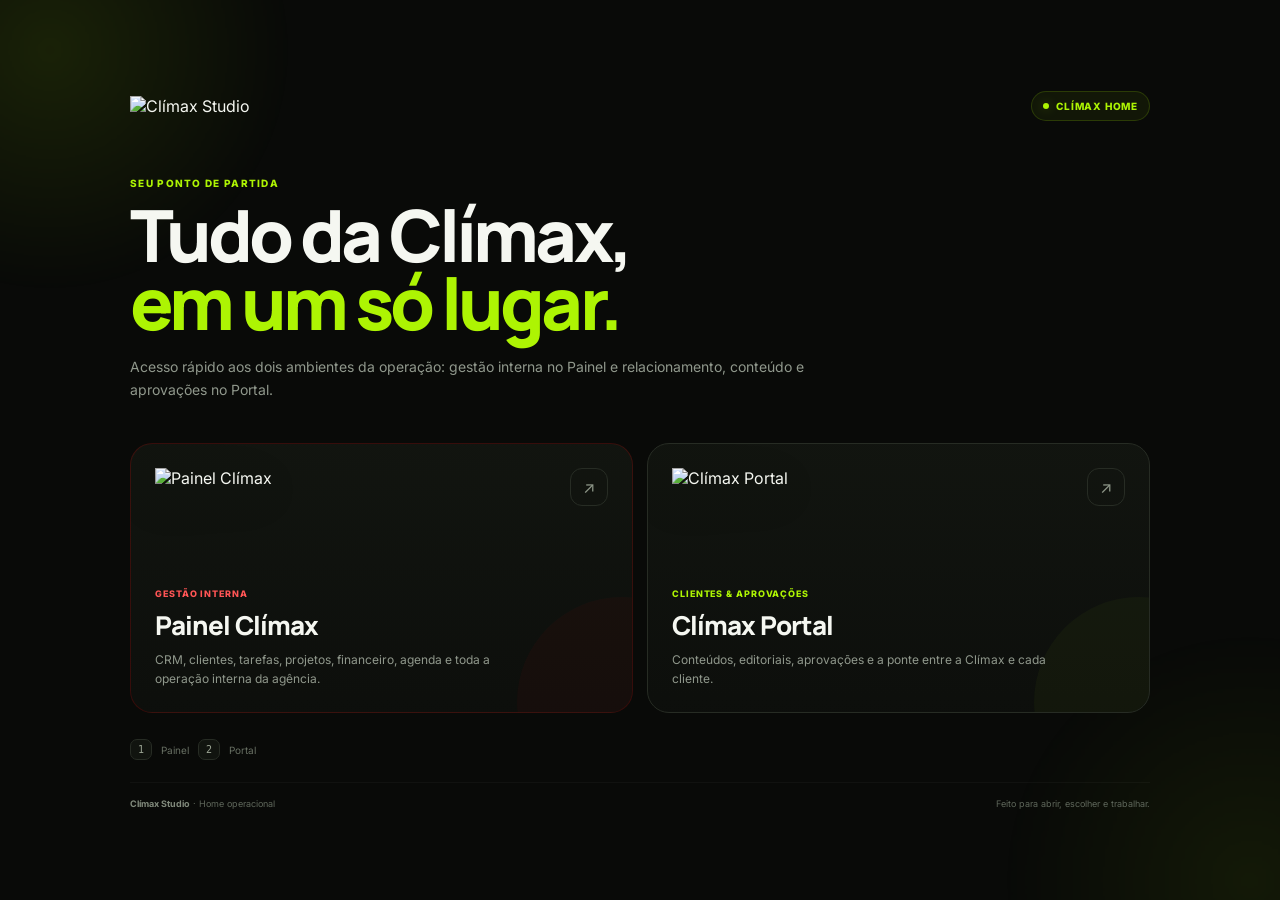
==== home/index.html @ 43188e56 "Diferencia Painel e Portal no Clímax Home pelas novas identidades" ====
<!doctype html>
<html lang="pt-BR">
<head>
  <meta charset="UTF-8">
  <meta name="viewport" content="width=device-width,initial-scale=1,viewport-fit=cover">
  <meta name="theme-color" content="#090a08">
  <meta name="description" content="Clímax Home — acesso rápido ao Painel Clímax e ao Clímax Portal.">
  <title>Clímax Home</title>
  <link rel="icon" href="/icon.svg" type="image/svg+xml">
  <link rel="manifest" href="/manifest.webmanifest">
  <link rel="preconnect" href="https://fonts.googleapis.com">
  <link rel="preconnect" href="https://fonts.gstatic.com" crossorigin>
  <link href="https://fonts.googleapis.com/css2?family=Inter:wght@400;500;600;700;800&family=Manrope:wght@700;800&display=swap" rel="stylesheet">
  <style>
    :root{
      --lime:#ADF403;--lime2:#C7FF3B;--bg:#090A08;--panel:#10120F;--panel2:#151814;
      --line:#272C24;--text:#F5F7F1;--muted:#90988C;--muted2:#687063;--shadow:0 30px 90px rgba(0,0,0,.34)
    }
    *{box-sizing:border-box}
    html,body{margin:0;min-height:100%;background:var(--bg);color:var(--text);font-family:Inter,system-ui,sans-serif}
    body{min-height:100svh;overflow-x:hidden}
    a,button{font:inherit}
    button{cursor:pointer}
    .app{min-height:100svh;display:grid;place-items:center;position:relative;isolation:isolate;overflow:hidden;padding:28px}
    .glow{position:fixed;inset:auto;pointer-events:none;filter:blur(1px);z-index:-2}
    .glow.one{width:520px;height:520px;border-radius:50%;left:-210px;top:-210px;background:radial-gradient(circle,rgba(173,244,3,.10),rgba(173,244,3,0) 66%)}
    .glow.two{width:520px;height:520px;border-radius:50%;right:-230px;bottom:-240px;background:radial-gradient(circle,rgba(173,244,3,.065),rgba(173,244,3,0) 68%)}
    .gridlines{position:fixed;inset:0;z-index:-3;opacity:.22;background-image:linear-gradient(rgba(255,255,255,.018) 1px,transparent 1px),linear-gradient(90deg,rgba(255,255,255,.018) 1px,transparent 1px);background-size:48px 48px;mask-image:linear-gradient(to bottom,rgba(0,0,0,.8),transparent 88%)}
    .shell{width:min(1020px,100%);display:grid;gap:22px}
    .top{display:flex;align-items:center;justify-content:space-between;gap:18px}
    .brand{display:flex;align-items:center;gap:15px}
    .brand img{width:184px;height:auto;display:block}
    .home-badge{display:inline-flex;align-items:center;gap:7px;padding:8px 11px;border:1px solid rgba(173,244,3,.16);background:rgba(173,244,3,.055);border-radius:999px;color:var(--lime);font-size:10px;font-weight:800;letter-spacing:.08em;text-transform:uppercase}
    .home-badge i{width:6px;height:6px;border-radius:50%;background:var(--lime);box-shadow:0 0 12px rgba(173,244,3,.3)}
    .hero{padding:34px 0 4px}
    .eyebrow{font-size:10px;color:var(--lime);font-weight:800;letter-spacing:.13em;text-transform:uppercase;margin-bottom:12px}
    h1{font:800 clamp(38px,6vw,72px)/.95 Manrope,Inter,sans-serif;letter-spacing:-.055em;margin:0;max-width:760px}
    h1 span{color:var(--lime)}
    .sub{max-width:690px;color:var(--muted);font-size:14px;line-height:1.65;margin:18px 0 0}
    .launchers{display:grid;grid-template-columns:1fr 1fr;gap:14px;margin-top:16px}
    .card{position:relative;min-height:270px;display:flex;flex-direction:column;text-decoration:none;color:inherit;padding:24px;border-radius:22px;border:1px solid var(--line);background:linear-gradient(180deg,rgba(18,21,16,.98),rgba(13,15,12,.98));overflow:hidden;transition:transform .2s ease,border-color .2s ease,background .2s ease}
    .card:before{content:"";position:absolute;width:210px;height:210px;border-radius:50%;right:-95px;bottom:-95px;background:rgba(173,244,3,.035);transition:.25s ease}
    .card:hover{transform:translateY(-4px);border-color:rgba(173,244,3,.3);background:linear-gradient(180deg,#141812,#0f120e)}
    .card:hover:before{transform:scale(1.14);background:rgba(173,244,3,.06)}
    .card-top{display:flex;align-items:flex-start;justify-content:space-between;gap:14px}
    .product-logo{width:220px;max-width:72%;height:92px;object-fit:contain;object-position:left center;display:block;filter:drop-shadow(0 10px 24px rgba(0,0,0,.22))}
    .card.panel-card{border-color:rgba(242,6,6,.18)}
    .card.panel-card:hover{border-color:rgba(242,6,6,.42)}
    .card.panel-card:before{background:rgba(242,6,6,.04)}
    .card.panel-card:hover:before{background:rgba(242,6,6,.07)}
    .card.panel-card .tag{color:#ff5555}
    .icon{width:46px;height:46px;border-radius:14px;display:grid;place-items:center;border:1px solid rgba(173,244,3,.12);background:rgba(173,244,3,.065);color:var(--lime)}
    .icon svg{width:21px;height:21px;stroke:currentColor;fill:none;stroke-width:1.8}
    .arrow{width:38px;height:38px;border-radius:12px;border:1px solid var(--line);display:grid;place-items:center;color:#8d9688;transition:.2s ease}
    .card:hover .arrow{color:var(--lime);border-color:rgba(173,244,3,.25);transform:translate(2px,-2px)}
    .card-copy{margin-top:auto;position:relative;z-index:1}
    .tag{font-size:9px;color:var(--lime);font-weight:800;text-transform:uppercase;letter-spacing:.1em}
    h2{font:800 26px Manrope,Inter,sans-serif;letter-spacing:-.035em;margin:8px 0 8px}
    .card p{margin:0;color:var(--muted);font-size:12px;line-height:1.55;max-width:390px}
    .bottom{display:flex;align-items:center;justify-content:space-between;gap:16px;padding-top:4px}
    .hint{display:flex;align-items:center;gap:9px;color:var(--muted2);font-size:10px}
    .hint kbd{border:1px solid var(--line);background:#11140f;border-radius:7px;padding:4px 7px;color:#9ca594}
    .install{display:none;min-height:40px;padding:0 14px;border-radius:11px;border:1px solid var(--line);background:#151814;color:#e9ece6;font-size:11px;font-weight:800}
    .install.show{display:inline-flex;align-items:center;gap:8px}
    .install:hover{border-color:#3a4433;background:#1a1f18}
    .footer{display:flex;align-items:center;justify-content:space-between;gap:16px;border-top:1px solid rgba(255,255,255,.035);padding-top:15px;color:#5f675b;font-size:9px}
    .footer strong{color:#818a7c}
    @media(max-width:760px){
      .app{padding:20px 16px}
      .top{align-items:flex-start;flex-direction:column}
      .brand img{width:155px}
      .hero{padding-top:18px}
      .launchers{grid-template-columns:1fr}
      .card{min-height:220px}
      .bottom{align-items:flex-start;flex-direction:column}
      .footer{align-items:flex-start;flex-direction:column}
    }
    @media(prefers-reduced-motion:reduce){*{transition:none!important}}
  </style>
</head>
<body>
  <main class="app">
    <div class="gridlines"></div><div class="glow one"></div><div class="glow two"></div>
    <section class="shell">
      <header class="top">
        <div class="brand"><img src="/logo.svg" alt="Clímax Studio"></div>
        <span class="home-badge"><i></i> Clímax Home</span>
      </header>

      <section class="hero">
        <div class="eyebrow">Seu ponto de partida</div>
        <h1>Tudo da Clímax,<br><span>em um só lugar.</span></h1>
        <p class="sub">Acesso rápido aos dois ambientes da operação: gestão interna no Painel e relacionamento, conteúdo e aprovações no Portal.</p>
      </section>

      <section class="launchers" aria-label="Acessos Clímax">
        <a class="card panel-card" href="https://painel-apice.vercel.app" id="panelCard">
          <div class="card-top">
            <img class="product-logo" src="https://painel-apice.vercel.app/panel-logo-new.svg" alt="Painel Clímax">
            <div class="arrow">↗</div>
          </div>
          <div class="card-copy">
            <div class="tag">Gestão interna</div>
            <h2>Painel Clímax</h2>
            <p>CRM, clientes, tarefas, projetos, financeiro, agenda e toda a operação interna da agência.</p>
          </div>
        </a>

        <a class="card" href="https://climaxportal.vercel.app" id="portalCard">
          <div class="card-top">
            <img class="product-logo" src="https://climaxportal.vercel.app/portal-logo-new.svg" alt="Clímax Portal">
            <div class="arrow">↗</div>
          </div>
          <div class="card-copy">
            <div class="tag">Clientes & aprovações</div>
            <h2>Clímax Portal</h2>
            <p>Conteúdos, editoriais, aprovações e a ponte entre a Clímax e cada cliente.</p>
          </div>
        </a>
      </section>

      <div class="bottom">
        <div class="hint"><kbd>1</kbd> Painel <kbd>2</kbd> Portal</div>
        <button class="install" id="installBtn">＋ Instalar Clímax Home</button>
      </div>

      <footer class="footer">
        <span><strong>Clímax Studio</strong> · Home operacional</span>
        <span>Feito para abrir, escolher e trabalhar.</span>
      </footer>
    </section>
  </main>

  <script>
    let installPrompt=null;
    const installBtn=document.getElementById('installBtn');
    window.addEventListener('beforeinstallprompt',e=>{e.preventDefault();installPrompt=e;installBtn.classList.add('show')});
    installBtn.addEventListener('click',async()=>{if(!installPrompt)return;installPrompt.prompt();await installPrompt.userChoice;installPrompt=null;installBtn.classList.remove('show')});
    window.addEventListener('appinstalled',()=>installBtn.classList.remove('show'));
    document.addEventListener('keydown',e=>{
      if(e.key==='1') location.href=document.getElementById('panelCard').href;
      if(e.key==='2') location.href=document.getElementById('portalCard').href;
    });
    if('serviceWorker' in navigator) window.addEventListener('load',()=>navigator.serviceWorker.register('/sw.js').catch(()=>{}));
  </script>
</body>
</html>
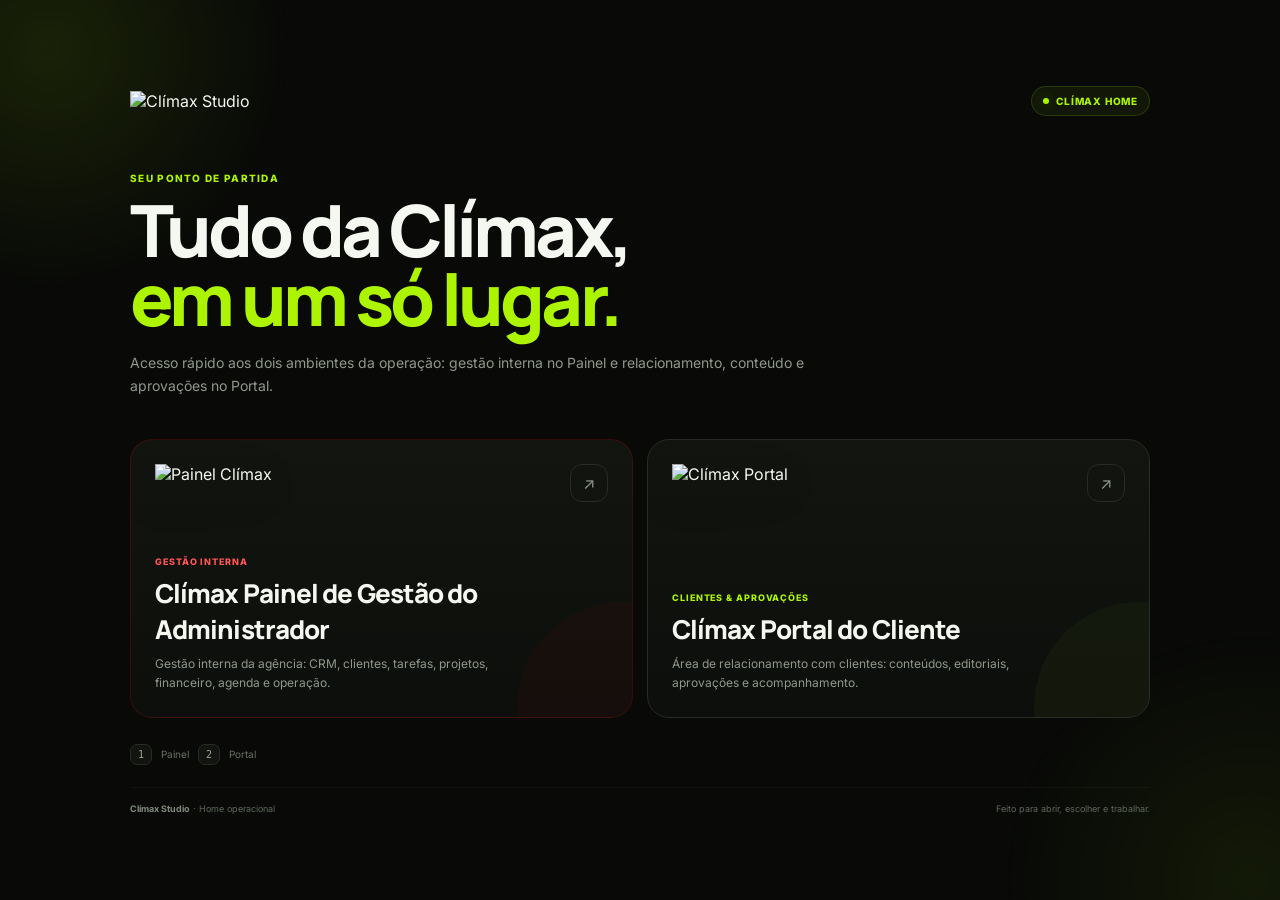
==== commit 91c99e12: "Renomeia acessos do Clímax Home para diferenciar Portal e Painel" ====
--- a/home/index.html
+++ b/home/index.html
@@ -101,8 +101,8 @@
           </div>
           <div class="card-copy">
             <div class="tag">Gestão interna</div>
-            <h2>Painel Clímax</h2>
-            <p>CRM, clientes, tarefas, projetos, financeiro, agenda e toda a operação interna da agência.</p>
+            <h2>Clímax Painel de Gestão do Administrador</h2>
+            <p>Gestão interna da agência: CRM, clientes, tarefas, projetos, financeiro, agenda e operação.</p>
           </div>
         </a>
 
@@ -113,8 +113,8 @@
           </div>
           <div class="card-copy">
             <div class="tag">Clientes & aprovações</div>
-            <h2>Clímax Portal</h2>
-            <p>Conteúdos, editoriais, aprovações e a ponte entre a Clímax e cada cliente.</p>
+            <h2>Clímax Portal do Cliente</h2>
+            <p>Área de relacionamento com clientes: conteúdos, editoriais, aprovações e acompanhamento.</p>
           </div>
         </a>
       </section>
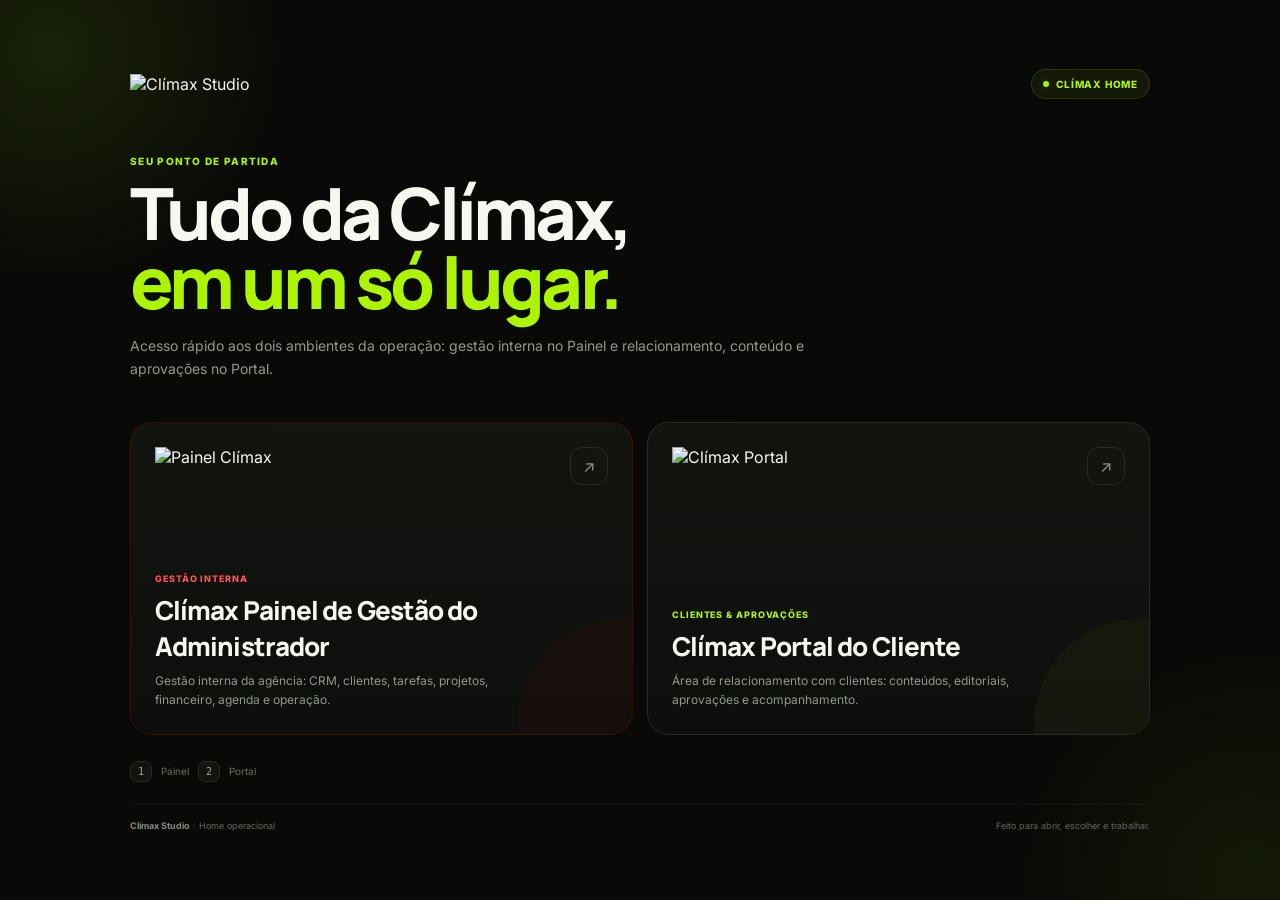
==== commit 7ddfa37f: "Aumenta logos do Clímax Home" ====
--- a/home/index.html
+++ b/home/index.html
@@ -29,7 +29,7 @@
     .shell{width:min(1020px,100%);display:grid;gap:22px}
     .top{display:flex;align-items:center;justify-content:space-between;gap:18px}
     .brand{display:flex;align-items:center;gap:15px}
-    .brand img{width:184px;height:auto;display:block}
+    .brand img{width:260px;height:auto;display:block}
     .home-badge{display:inline-flex;align-items:center;gap:7px;padding:8px 11px;border:1px solid rgba(173,244,3,.16);background:rgba(173,244,3,.055);border-radius:999px;color:var(--lime);font-size:10px;font-weight:800;letter-spacing:.08em;text-transform:uppercase}
     .home-badge i{width:6px;height:6px;border-radius:50%;background:var(--lime);box-shadow:0 0 12px rgba(173,244,3,.3)}
     .hero{padding:34px 0 4px}
@@ -43,7 +43,7 @@
     .card:hover{transform:translateY(-4px);border-color:rgba(173,244,3,.3);background:linear-gradient(180deg,#141812,#0f120e)}
     .card:hover:before{transform:scale(1.14);background:rgba(173,244,3,.06)}
     .card-top{display:flex;align-items:flex-start;justify-content:space-between;gap:14px}
-    .product-logo{width:220px;max-width:72%;height:92px;object-fit:contain;object-position:left center;display:block;filter:drop-shadow(0 10px 24px rgba(0,0,0,.22))}
+    .product-logo{width:310px;max-width:82%;height:126px;object-fit:contain;object-position:left center;display:block;filter:drop-shadow(0 10px 24px rgba(0,0,0,.22))}
     .card.panel-card{border-color:rgba(242,6,6,.18)}
     .card.panel-card:hover{border-color:rgba(242,6,6,.42)}
     .card.panel-card:before{background:rgba(242,6,6,.04)}
@@ -68,10 +68,10 @@
     @media(max-width:760px){
       .app{padding:20px 16px}
       .top{align-items:flex-start;flex-direction:column}
-      .brand img{width:155px}
+      .brand img{width:210px}
       .hero{padding-top:18px}
       .launchers{grid-template-columns:1fr}
-      .card{min-height:220px}
+      .card{min-height:250px}
       .bottom{align-items:flex-start;flex-direction:column}
       .footer{align-items:flex-start;flex-direction:column}
     }
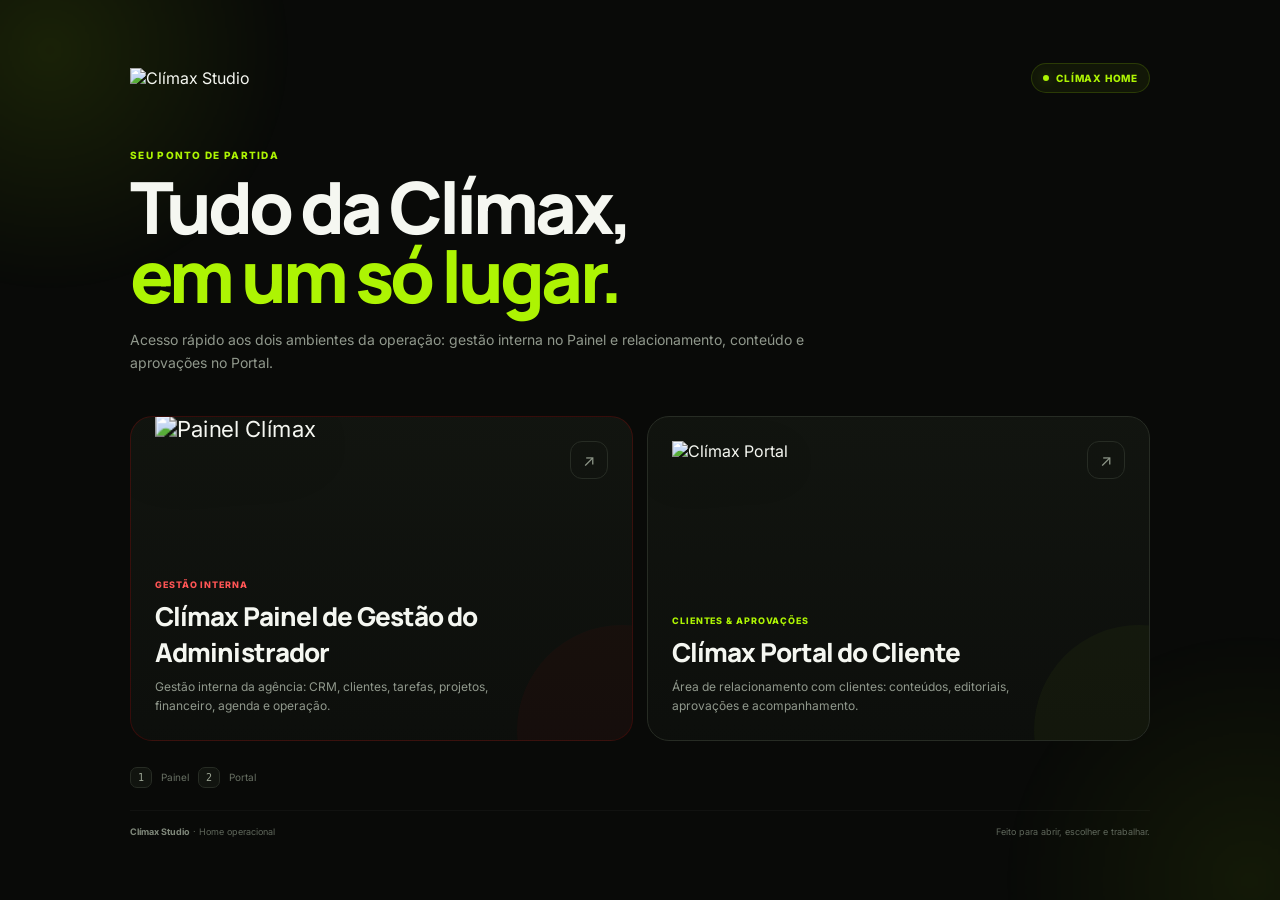
==== commit 8f5197d5: "Iguala presença visual das logos do Painel e Portal no Clímax Home" ====
--- a/home/index.html
+++ b/home/index.html
@@ -49,6 +49,8 @@
     .card.panel-card:before{background:rgba(242,6,6,.04)}
     .card.panel-card:hover:before{background:rgba(242,6,6,.07)}
     .card.panel-card .tag{color:#ff5555}
+    .panel-card .product-logo{width:350px!important;max-width:88%!important;height:138px!important;transform:scale(1.38);transform-origin:left center}
+    #portalCard .product-logo{width:330px!important;max-width:86%!important;height:138px!important}
     .icon{width:46px;height:46px;border-radius:14px;display:grid;place-items:center;border:1px solid rgba(173,244,3,.12);background:rgba(173,244,3,.065);color:var(--lime)}
     .icon svg{width:21px;height:21px;stroke:currentColor;fill:none;stroke-width:1.8}
     .arrow{width:38px;height:38px;border-radius:12px;border:1px solid var(--line);display:grid;place-items:center;color:#8d9688;transition:.2s ease}
@@ -96,7 +98,7 @@
       <section class="launchers" aria-label="Acessos Clímax">
         <a class="card panel-card" href="https://painel-apice.vercel.app" id="panelCard">
           <div class="card-top">
-            <img class="product-logo" src="https://painel-apice.vercel.app/panel-logo-new.svg" alt="Painel Clímax">
+            <img class="product-logo" src="https://painel-apice.vercel.app/panel-logo-new.svg?v=gestao2" alt="Painel Clímax">
             <div class="arrow">↗</div>
           </div>
           <div class="card-copy">
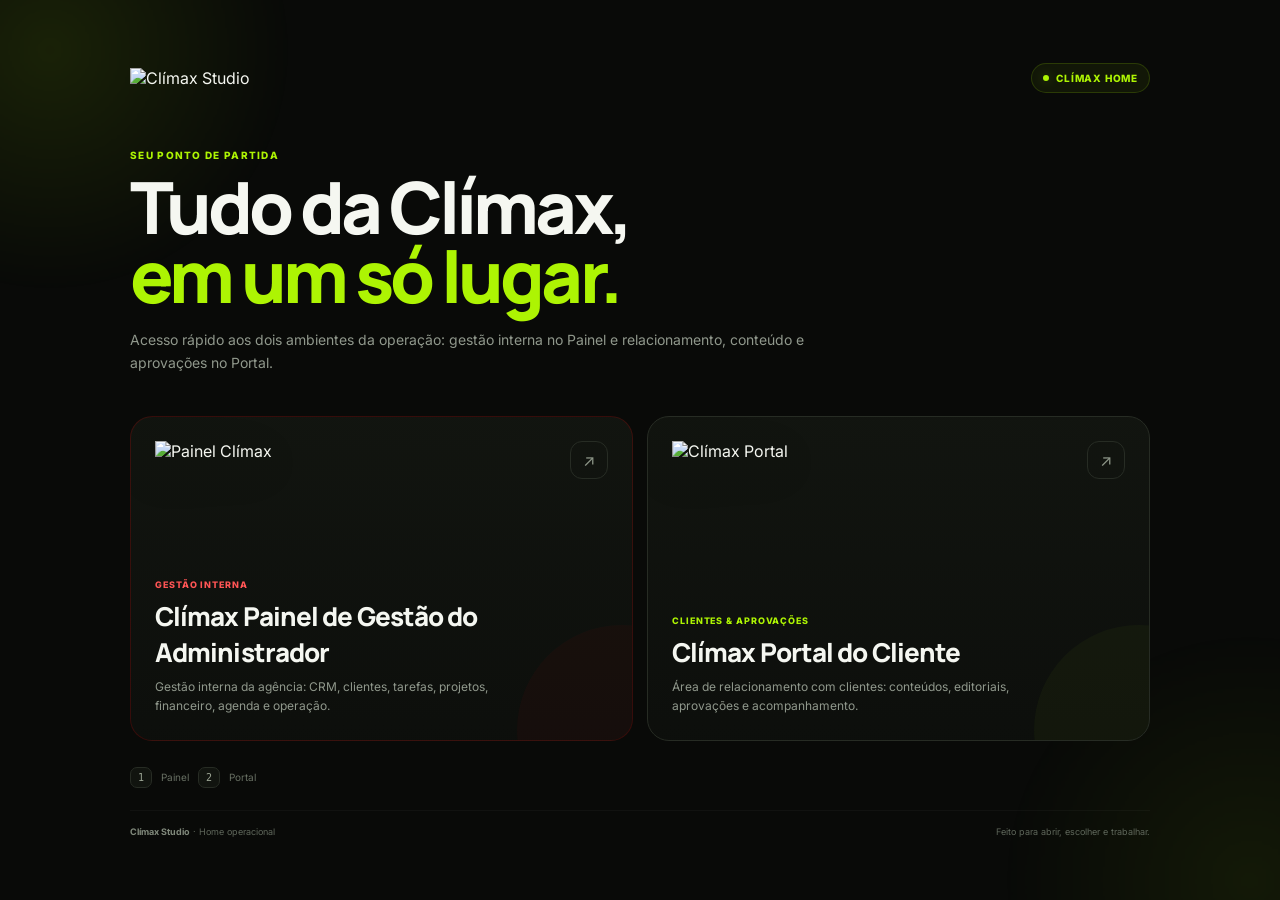
==== commit 39e180eb: "Padroniza logo do Painel com a do Portal no Clímax Home" ====
--- a/home/index.html
+++ b/home/index.html
@@ -6,7 +6,7 @@
   <meta name="theme-color" content="#090a08">
   <meta name="description" content="Clímax Home — acesso rápido ao Painel Clímax e ao Clímax Portal.">
   <title>Clímax Home</title>
-  <link rel="icon" href="/icon.svg" type="image/svg+xml">
+  <link rel="icon" href="/icon.svg?v=3" type="image/svg+xml">
   <link rel="manifest" href="/manifest.webmanifest">
   <link rel="preconnect" href="https://fonts.googleapis.com">
   <link rel="preconnect" href="https://fonts.gstatic.com" crossorigin>
@@ -49,8 +49,8 @@
     .card.panel-card:before{background:rgba(242,6,6,.04)}
     .card.panel-card:hover:before{background:rgba(242,6,6,.07)}
     .card.panel-card .tag{color:#ff5555}
-    .panel-card .product-logo{width:350px!important;max-width:88%!important;height:138px!important;transform:scale(1.38);transform-origin:left center}
-    #portalCard .product-logo{width:330px!important;max-width:86%!important;height:138px!important}
+    .panel-card .product-logo{width:330px!important;max-width:86%!important;height:138px!important;object-fit:contain!important;object-position:left center!important;transform:none!important}
+    #portalCard .product-logo{width:330px!important;max-width:86%!important;height:138px!important;object-fit:contain!important;object-position:left center!important}
     .icon{width:46px;height:46px;border-radius:14px;display:grid;place-items:center;border:1px solid rgba(173,244,3,.12);background:rgba(173,244,3,.065);color:var(--lime)}
     .icon svg{width:21px;height:21px;stroke:currentColor;fill:none;stroke-width:1.8}
     .arrow{width:38px;height:38px;border-radius:12px;border:1px solid var(--line);display:grid;place-items:center;color:#8d9688;transition:.2s ease}
@@ -98,7 +98,7 @@
       <section class="launchers" aria-label="Acessos Clímax">
         <a class="card panel-card" href="https://painel-apice.vercel.app" id="panelCard">
           <div class="card-top">
-            <img class="product-logo" src="https://painel-apice.vercel.app/panel-logo-new.svg?v=gestao2" alt="Painel Clímax">
+            <img class="product-logo" src="https://painel-apice.vercel.app/panel-logo-new.svg?v=gestao4" alt="Painel Clímax">
             <div class="arrow">↗</div>
           </div>
           <div class="card-copy">
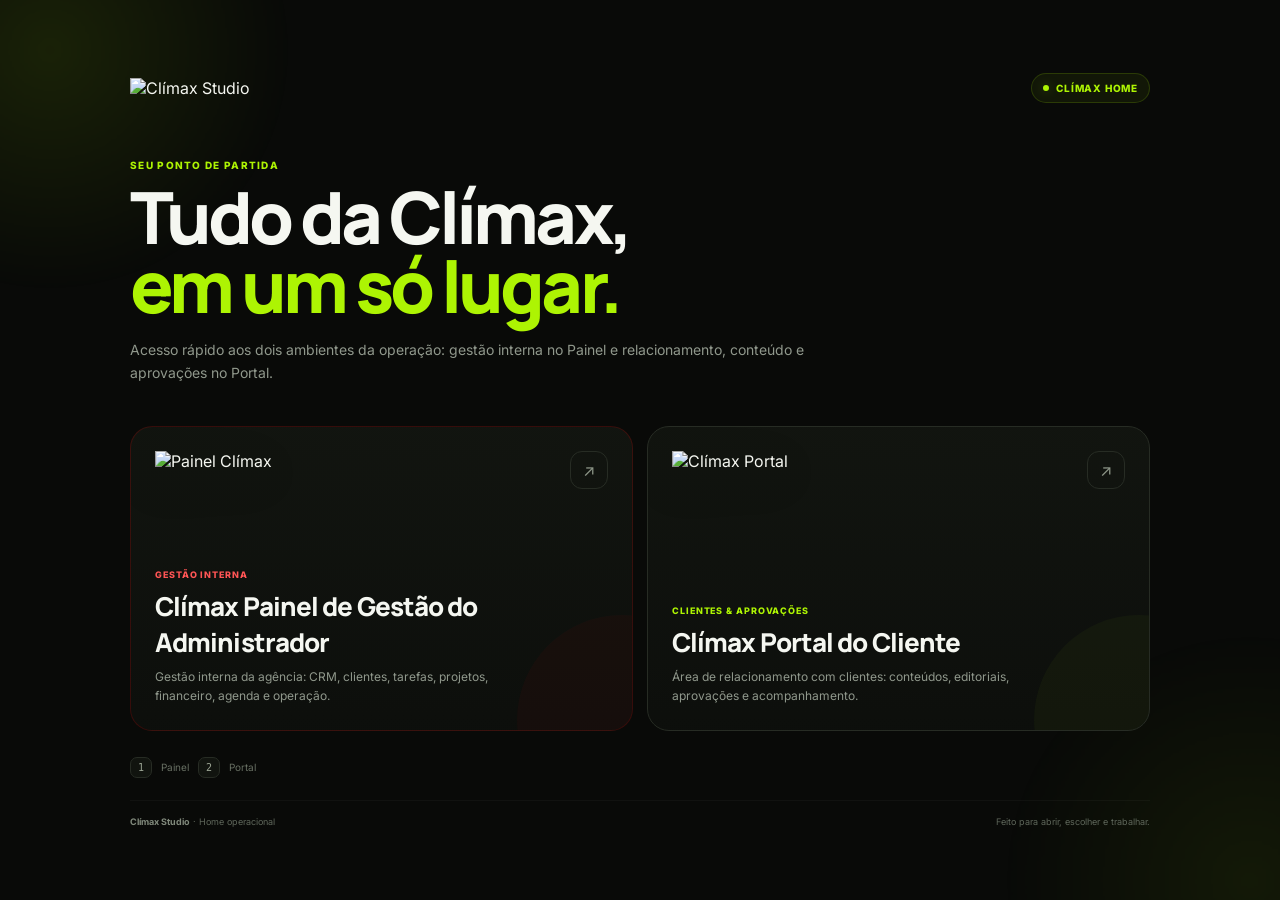
==== commit b863e2a4: "Refina proporção da logo do Painel no Clímax Home" ====
--- a/home/index.html
+++ b/home/index.html
@@ -49,7 +49,7 @@
     .card.panel-card:before{background:rgba(242,6,6,.04)}
     .card.panel-card:hover:before{background:rgba(242,6,6,.07)}
     .card.panel-card .tag{color:#ff5555}
-    .panel-card .product-logo{width:330px!important;max-width:86%!important;height:138px!important;object-fit:contain!important;object-position:left center!important;transform:none!important}
+    .panel-card .product-logo{width:285px!important;max-width:78%!important;height:118px!important;object-fit:contain!important;object-position:left center!important;transform:none!important}
     #portalCard .product-logo{width:330px!important;max-width:86%!important;height:138px!important;object-fit:contain!important;object-position:left center!important}
     .icon{width:46px;height:46px;border-radius:14px;display:grid;place-items:center;border:1px solid rgba(173,244,3,.12);background:rgba(173,244,3,.065);color:var(--lime)}
     .icon svg{width:21px;height:21px;stroke:currentColor;fill:none;stroke-width:1.8}
